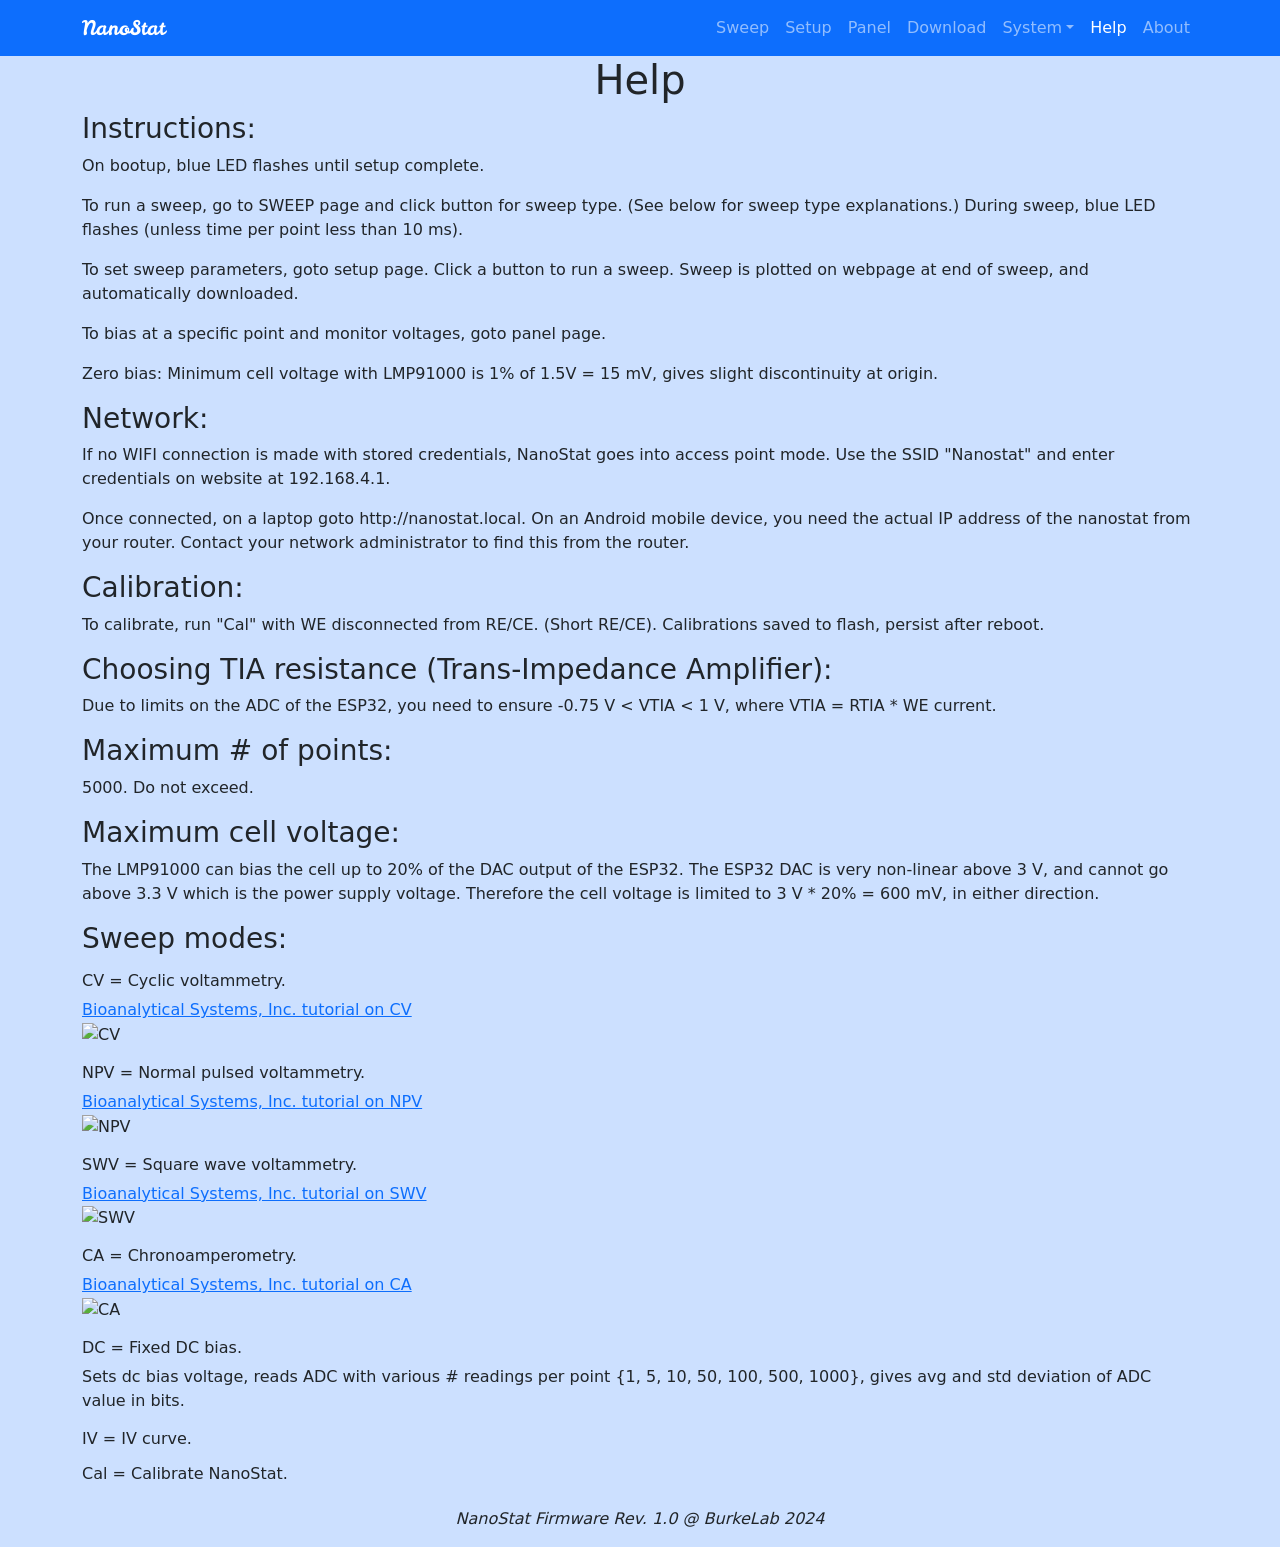
==== data/help.html @ 9f60aa20 "初始提交：主机固件 + 网页 + 从机固件 + 设计文档" ====
<!DOCTYPE html>
<html lang="en">

<head>
  <meta charset="UTF-8">
  <meta http-equiv="X-UA-Compatible" content="IE=edge">
  <meta name="viewport" content="width=device-width, initial-scale=1.0">
  <title>NanoStat
  </title>
  <!-- Bootstrap CSS -->
  <link href="https://cdn.jsdelivr.net/npm/bootstrap@5.0.0-beta3/dist/css/bootstrap.min.css" rel="stylesheet"
    integrity="sha384-eOJMYsd53ii+scO/bJGFsiCZc+5NDVN2yr8+0RDqr0Ql0h+rP48ckxlpbzKgwra6" crossorigin="anonymous">
  <script src='https://cdn.jsdelivr.net/npm/chart.js@3.1.1/dist/chart.min.js'></script>
  <script src="https://cdn.plot.ly/plotly-latest.min.js"></script>
  <!-- <link rel="stylesheet" href="menubarstyle.css"> -->
  <!-- <link rel="stylesheet" href="CSS-Reset.css"> -->
  <!-- Google font: -->
  <link rel="preconnect" href="https://fonts.gstatic.com">
  <link href="https://fonts.googleapis.com/css2?family=Leckerli+One&display=swap" rel="stylesheet">
  <!-- MDB Bootstrap CSS -->
  <!-- Font Awesome -->
  <link href="https://cdnjs.cloudflare.com/ajax/libs/font-awesome/5.15.1/css/all.min.css" rel="stylesheet" />
  <!-- Google Fonts -->
  <link href="https://fonts.googleapis.com/css?family=Roboto:300,400,500,700&display=swap" rel="stylesheet" />
  <!-- MDB -->
  <!-- <link href="https://cdnjs.cloudflare.com/ajax/libs/mdb-ui-kit/3.3.0/mdb.min.css" rel="stylesheet" /> -->
  <!-- Custom style: -->
  <link rel="stylesheet" href="nanostatstyle.css">
</head>


<!-- <body style="background-color: lightblue;"> -->

<body>

  <!-- Navigation bar -->
  <nav class="navbar navbar-expand-md navbar-dark bg-primary">
    <div class="container">
      <!-- <nav class="navbar navbar-expand-md navbar-light"> -->
      <!-- Brand icon: -->
      <a href="#" class="navbar-brand" style="font-family: 'Leckerli One', cursive;">NanoStat</a>
      <!-- Hamburger button: -->
      <button class="navbar-toggler" type="button" data-bs-toggle="collapse" data-bs-target="#toggleMobileMenu"
        aria-controls="toggleMobileMenu" aria-expanded="false" aria-table="Toggle navigation">
        <span class="navbar-toggler-icon"></span>
      </button>
      <!-- Menu items: -->
      <div class="collapse navbar-collapse" id="toggleMobileMenu">
        <ul class="navbar-nav ms-auto text-center">
          <li>
            <a class="nav-link" href="index.html">Sweep</a>
          </li>
          <li>
            <a class="nav-link" href="setup.html">Setup</a>
          </li>
          <li>
            <a class="nav-link" href="panel.html">Panel</a>
          </li>
          <li>
            <a class="nav-link" href="download.html">Download</a>
          </li>

          <li class="nav-item dropdown">
            <a href="#" class="nav-link dropdown-toggle" id="navbarDropdown" role="button" data-bs-toggle="dropdown"
              aria-expanded="false">System</a>
            <ul class="dropdown-menu" aria-labeledby="navbarDropdown">
              <li><a href="files.html" class="dropdown-item">Files</a></li>
              <li><a href="wifi.html" class="dropdown-item">Wifi</a></li>
              <li><a href="firmware.html" class="dropdown-item">Firmware</a></li>
              <li><a href="reboot.html" class="dropdown-item">Reboot</a></li>

            </ul>

          </li>



          <li>
            <a class="nav-link active" href="help.html">Help</a>
          </li>
          <li>
            <a class="nav-link" href="about.html">About</a>
          </li>
        </ul>
      </div>
  </nav>

  <!-- #0D6EFD is color of Bootstrap menubar "primary" -->
  <!-- 	hsl(216, 98%, 52%) -->

  <!-- Page title -->
  <!-- <header class="container text-center mybox1"> -->
  <header class="container text-center ">
    <h1>Help</h1>
  </header>

  <div class="container">

    <h3>Instructions:</h3>
    <p>On bootup, blue LED flashes until setup complete.</p>
    <p>To run a sweep, go to SWEEP page and click button for sweep type. (See below for sweep type explanations.) During
      sweep, blue LED flashes (unless time per point less than 10 ms).</p>
    <p>To set sweep parameters, goto setup page. Click a button to run a sweep. Sweep is plotted on webpage at end of
      sweep, and automatically downloaded.</p>
    <p>To bias at a specific point and monitor voltages, goto panel page.</p>
    <p>Zero bias: Minimum cell voltage with LMP91000 is 1% of 1.5V = 15 mV, gives slight discontinuity at origin.</p>
    <h3>Network:</h3>
    <p>If no WIFI connection is made with stored credentials, NanoStat goes into access point mode. Use the SSID
      "Nanostat" and enter credentials on website at 192.168.4.1.</p>
    <p>Once connected, on a laptop goto http://nanostat.local. On an Android mobile device, you need the actual IP
      address of the nanostat from your router. Contact your network administrator to find this from the router.</p>

    <h3>Calibration:</h3>
    <p>To calibrate, run "Cal" with WE disconnected from RE/CE. (Short RE/CE). Calibrations saved to flash, persist
      after reboot.</p>


      <h3>Choosing TIA resistance (Trans-Impedance Amplifier):</h3>
      <p>Due to limits on the ADC of the ESP32, you need to ensure -0.75 V < VTIA < 1 V, where VTIA = RTIA * WE current.</p>
  

      <h3>Maximum # of points:</h3>
      <p>5000. Do not exceed. </p>

      <h3>Maximum cell voltage:</h3>
      <p>The LMP91000 can bias the cell up to 20% of the DAC output of the ESP32. The ESP32 DAC is very non-linear above 3 V, and cannot go above 3.3 V which is the power supply voltage. Therefore the cell voltage is limited to 3 V * 20% = 600 mV, in either direction. </p>


    <h3>Sweep modes:</h3>

    <h6 class="mt-3">CV = Cyclic voltammetry.</h6>
    <a href="https://www.basinc.com/manuals/EC_epsilon/Techniques/CycVolt/cv">Bioanalytical Systems, Inc. tutorial on
      CV</a><br>
    <img class="img-fluid" src="https://www.basinc.com/assets/img/manuals/EC_epsilon/Techniques/CycVolt/cv_wave_form.gif" alt="CV">


    <h6 class="mt-3">NPV = Normal pulsed voltammetry.</h6>
    <a href="https://www.basinc.com/manuals/EC_epsilon/techniques/Pulse/pulse#normal">Bioanalytical Systems, Inc.
      tutorial on NPV</a><br>
    <img class="img-fluid" src="https://www.basinc.com/assets/img/manuals/EC_epsilon/Techniques/Pulse/npv_wave_form.gif" alt="NPV">

    <h6 class="mt-3">SWV = Square wave voltammetry.</h6>
    <a href="https://www.basinc.com/manuals/EC_epsilon/Techniques/Pulse/pulse#square">Bioanalytical Systems, Inc.
      tutorial on SWV</a><br>
    <img class="img-fluid" src="https://www.basinc.com/assets/img/manuals/EC_epsilon/Techniques/Pulse/swv_wave_form.gif" alt="SWV">

    <h6 class="mt-3">CA = Chronoamperometry.</h6>
    <a href="https://www.basinc.com/manuals/EC_epsilon/Techniques/ChronoI/ca">Bioanalytical Systems, Inc. tutorial on
      CA</a><br>
    <img class="img-fluid" src="https://www.basinc.com/assets/img/manuals/EC_epsilon/Techniques/ChronoI/ca_wave_form.gif" alt="CA">

    <h6 class="mt-3">DC = Fixed DC bias.</h6>
    <p>
      Sets dc bias voltage, reads ADC with various # readings per point {1, 5, 10, 50, 100, 500, 1000}, gives avg and
      std deviation of ADC value in bits.
    </p>

    <h6 class="mt-3"6>IV = IV curve. </h6>

    <h6 class="mt-3">Cal = Calibrate NanoStat.</h6>


  </div>


  <!-- Page footer -->
  <!-- <footer class="container text-center myfooter fs-6 fw-lighter pt-3 fst-italic"> -->
  <footer class="container text-center  fs-6 fw-lighter pt-3 fst-italic">
    <p>NanoStat Firmware Rev. 1.0 @ BurkeLab 2024</p>
  </footer>

  <!-- Bootstrap JS -->
  <script src="https://cdn.jsdelivr.net/npm/bootstrap@5.0.0-beta3/dist/js/bootstrap.bundle.min.js"
    integrity="sha384-JEW9xMcG8R+pH31jmWH6WWP0WintQrMb4s7ZOdauHnUtxwoG2vI5DkLtS3qm9Ekf"
    crossorigin="anonymous"></script>
  <!-- MDB Bootstrap JS -->
  <!-- MDB -->
  <!-- <script type="text/javascript" src="https://cdnjs.cloudflare.com/ajax/libs/mdb-ui-kit/3.3.0/mdb.min.js"></script> -->
</body>
---- data/nanostatstyle.css ----
body {
    background-color: hsl(216, 99%, 90%);
}

.mybox1 {
    border: 1px white solid;
    background-color: aquamarine;
}

.mybox2 {
    border: 1px white solid;
    background-color: lightpink;
}


.mybox3 {
    border: 1px white solid;
    background-color: lightgray;
}
.mybox5 {
    border: 1px white solid;
    background-color: beige;
}
.mybox4 {
    border: 1px white solid;
    background-color: lightslategrey;
}
.mybox6 {
    border: 1px purple solid;
    background-color: beige;
    min-height: 55px;
}
.mybox7 {
    border: 1px purple solid;
    background-color: lightsalmon;
    min-height: 55px;
}


.myfooter {
    border: 1px white solid;
    background-color: pink;
}


input[type=number] {
  width: 6.375rem;
  border-radius: 0;
  /* background-color: #3CBC8D; */
}
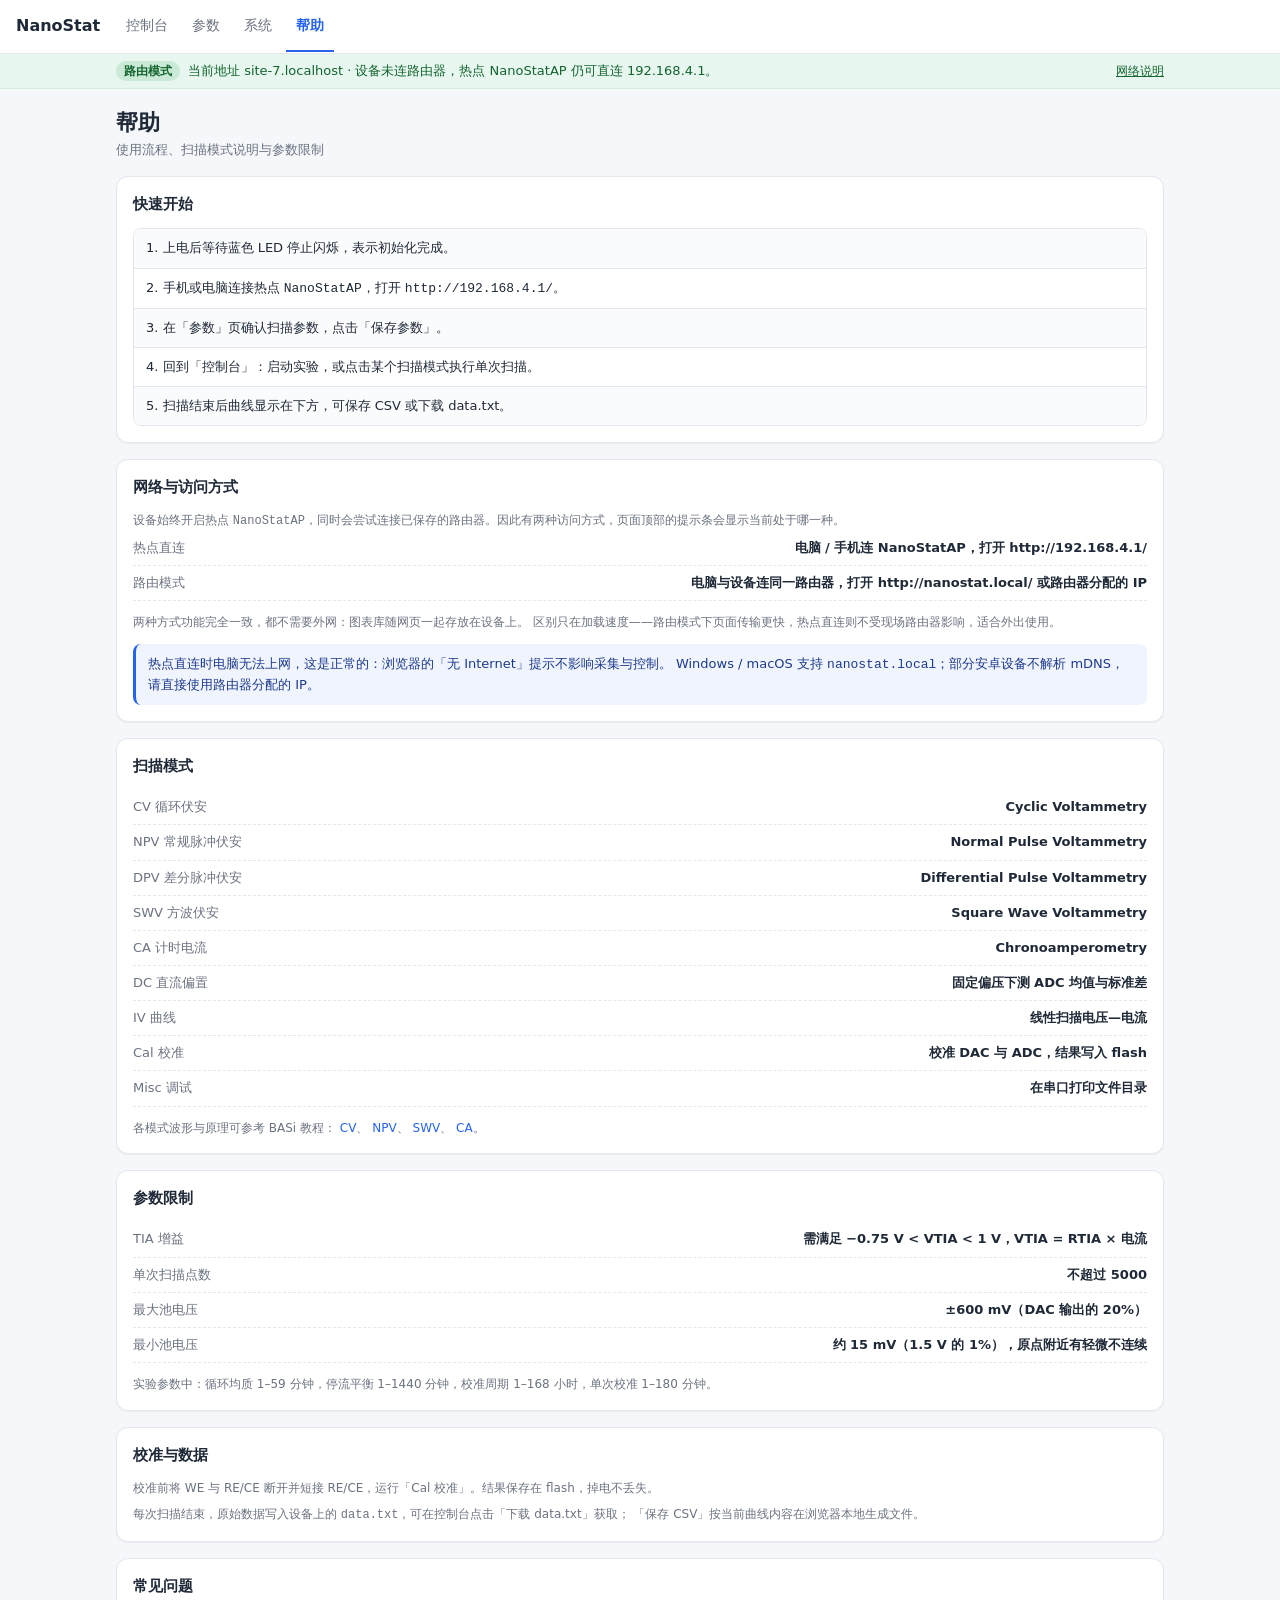
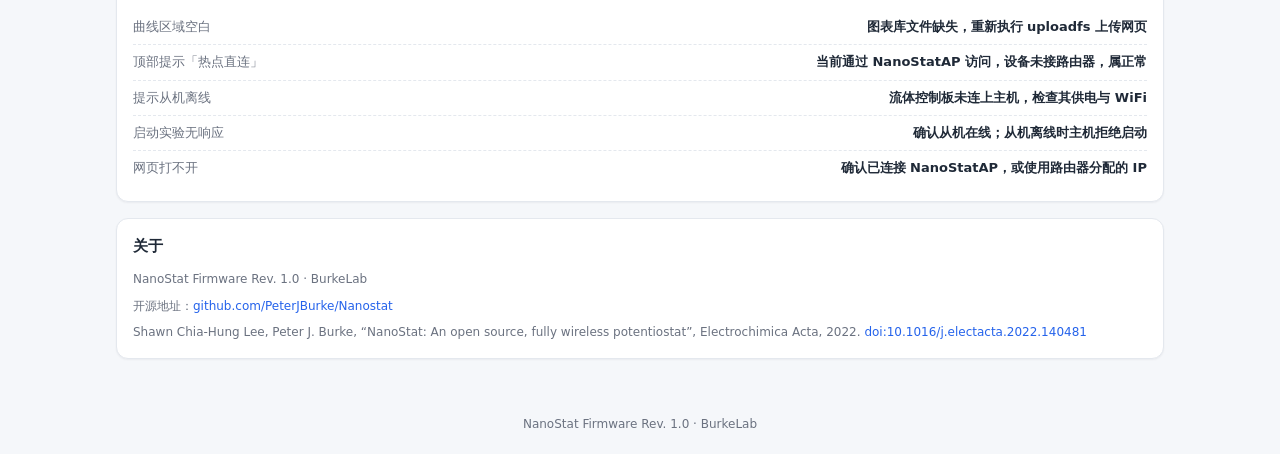
==== commit a4a61a51: "重构仓库结构：硬件资料归档至 hardware/、网页资源拆分至 data/assets、新增从机固件与设计文档" ====
--- a/data/help.html
+++ b/data/help.html
@@ -1,179 +1,137 @@
 <!DOCTYPE html>
-<html lang="en">
+<html lang="zh-CN">
 
 <head>
   <meta charset="UTF-8">
-  <meta http-equiv="X-UA-Compatible" content="IE=edge">
   <meta name="viewport" content="width=device-width, initial-scale=1.0">
-  <title>NanoStat
-  </title>
-  <!-- Bootstrap CSS -->
-  <link href="https://cdn.jsdelivr.net/npm/bootstrap@5.0.0-beta3/dist/css/bootstrap.min.css" rel="stylesheet"
-    integrity="sha384-eOJMYsd53ii+scO/bJGFsiCZc+5NDVN2yr8+0RDqr0Ql0h+rP48ckxlpbzKgwra6" crossorigin="anonymous">
-  <script src='https://cdn.jsdelivr.net/npm/chart.js@3.1.1/dist/chart.min.js'></script>
-  <script src="https://cdn.plot.ly/plotly-latest.min.js"></script>
-  <!-- <link rel="stylesheet" href="menubarstyle.css"> -->
-  <!-- <link rel="stylesheet" href="CSS-Reset.css"> -->
-  <!-- Google font: -->
-  <link rel="preconnect" href="https://fonts.gstatic.com">
-  <link href="https://fonts.googleapis.com/css2?family=Leckerli+One&display=swap" rel="stylesheet">
-  <!-- MDB Bootstrap CSS -->
-  <!-- Font Awesome -->
-  <link href="https://cdnjs.cloudflare.com/ajax/libs/font-awesome/5.15.1/css/all.min.css" rel="stylesheet" />
-  <!-- Google Fonts -->
-  <link href="https://fonts.googleapis.com/css?family=Roboto:300,400,500,700&display=swap" rel="stylesheet" />
-  <!-- MDB -->
-  <!-- <link href="https://cdnjs.cloudflare.com/ajax/libs/mdb-ui-kit/3.3.0/mdb.min.css" rel="stylesheet" /> -->
-  <!-- Custom style: -->
-  <link rel="stylesheet" href="nanostatstyle.css">
+  <title>NanoStat · 帮助</title>
+  <link rel="stylesheet" href="assets/app.css">
 </head>
 
-
-<!-- <body style="background-color: lightblue;"> -->
-
-<body>
-
-  <!-- Navigation bar -->
-  <nav class="navbar navbar-expand-md navbar-dark bg-primary">
-    <div class="container">
-      <!-- <nav class="navbar navbar-expand-md navbar-light"> -->
-      <!-- Brand icon: -->
-      <a href="#" class="navbar-brand" style="font-family: 'Leckerli One', cursive;">NanoStat</a>
-      <!-- Hamburger button: -->
-      <button class="navbar-toggler" type="button" data-bs-toggle="collapse" data-bs-target="#toggleMobileMenu"
-        aria-controls="toggleMobileMenu" aria-expanded="false" aria-table="Toggle navigation">
-        <span class="navbar-toggler-icon"></span>
-      </button>
-      <!-- Menu items: -->
-      <div class="collapse navbar-collapse" id="toggleMobileMenu">
-        <ul class="navbar-nav ms-auto text-center">
-          <li>
-            <a class="nav-link" href="index.html">Sweep</a>
-          </li>
-          <li>
-            <a class="nav-link" href="setup.html">Setup</a>
-          </li>
-          <li>
-            <a class="nav-link" href="panel.html">Panel</a>
-          </li>
-          <li>
-            <a class="nav-link" href="download.html">Download</a>
-          </li>
-
-          <li class="nav-item dropdown">
-            <a href="#" class="nav-link dropdown-toggle" id="navbarDropdown" role="button" data-bs-toggle="dropdown"
-              aria-expanded="false">System</a>
-            <ul class="dropdown-menu" aria-labeledby="navbarDropdown">
-              <li><a href="files.html" class="dropdown-item">Files</a></li>
-              <li><a href="wifi.html" class="dropdown-item">Wifi</a></li>
-              <li><a href="firmware.html" class="dropdown-item">Firmware</a></li>
-              <li><a href="reboot.html" class="dropdown-item">Reboot</a></li>
-
-            </ul>
-
-          </li>
-
-
-
-          <li>
-            <a class="nav-link active" href="help.html">Help</a>
-          </li>
-          <li>
-            <a class="nav-link" href="about.html">About</a>
-          </li>
-        </ul>
-      </div>
+<body data-page="help">
+  <nav class="nav">
+    <span class="nav__brand">NanoStat</span>
+    <a class="nav__link" href="index.html">控制台</a>
+    <a class="nav__link" href="setup.html">参数</a>
+    <a class="nav__link" href="system.html">系统</a>
+    <a class="nav__link is-active" href="help.html">帮助</a>
   </nav>
 
-  <!-- #0D6EFD is color of Bootstrap menubar "primary" -->
-  <!-- 	hsl(216, 98%, 52%) -->
+  <main class="page">
+    <header class="page__head">
+      <h1>帮助</h1>
+      <p class="page__sub">使用流程、扫描模式说明与参数限制</p>
+    </header>
 
-  <!-- Page title -->
-  <!-- <header class="container text-center mybox1"> -->
-  <header class="container text-center ">
-    <h1>Help</h1>
-  </header>
+    <div class="stack">
+      <section class="card">
+        <div class="card__head">
+          <h2>快速开始</h2>
+        </div>
+        <ol class="list">
+          <li class="list__item"><span>1. 上电后等待蓝色 LED 停止闪烁，表示初始化完成。</span></li>
+          <li class="list__item"><span>2. 手机或电脑连接热点 <span class="mono">NanoStatAP</span>，打开 <span class="mono">http://192.168.4.1/</span>。</span></li>
+          <li class="list__item"><span>3. 在「参数」页确认扫描参数，点击「保存参数」。</span></li>
+          <li class="list__item"><span>4. 回到「控制台」：启动实验，或点击某个扫描模式执行单次扫描。</span></li>
+          <li class="list__item"><span>5. 扫描结束后曲线显示在下方，可保存 CSV 或下载 data.txt。</span></li>
+        </ol>
+      </section>
 
-  <div class="container">
+      <section class="card" id="network">
+        <div class="card__head">
+          <h2>网络与访问方式</h2>
+        </div>
+        <p class="card__sub">
+          设备始终开启热点 <span class="mono">NanoStatAP</span>，同时会尝试连接已保存的路由器。因此有两种访问方式，页面顶部的提示条会显示当前处于哪一种。
+        </p>
+        <div class="kv"><span class="kv__k">热点直连</span><span class="kv__v">电脑 / 手机连 NanoStatAP，打开 http://192.168.4.1/</span></div>
+        <div class="kv"><span class="kv__k">路由模式</span><span class="kv__v">电脑与设备连同一路由器，打开 http://nanostat.local/ 或路由器分配的 IP</span></div>
+        <p class="card__sub mt-12">
+          两种方式功能完全一致，都不需要外网：图表库随网页一起存放在设备上。
+          区别只在加载速度——路由模式下页面传输更快，热点直连则不受现场路由器影响，适合外出使用。
+        </p>
+        <p class="hint mt-12">
+          热点直连时电脑无法上网，这是正常的：浏览器的「无 Internet」提示不影响采集与控制。
+          Windows / macOS 支持 <span class="mono">nanostat.local</span>；部分安卓设备不解析 mDNS，请直接使用路由器分配的 IP。
+        </p>
+      </section>
 
-    <h3>Instructions:</h3>
-    <p>On bootup, blue LED flashes until setup complete.</p>
-    <p>To run a sweep, go to SWEEP page and click button for sweep type. (See below for sweep type explanations.) During
-      sweep, blue LED flashes (unless time per point less than 10 ms).</p>
-    <p>To set sweep parameters, goto setup page. Click a button to run a sweep. Sweep is plotted on webpage at end of
-      sweep, and automatically downloaded.</p>
-    <p>To bias at a specific point and monitor voltages, goto panel page.</p>
-    <p>Zero bias: Minimum cell voltage with LMP91000 is 1% of 1.5V = 15 mV, gives slight discontinuity at origin.</p>
-    <h3>Network:</h3>
-    <p>If no WIFI connection is made with stored credentials, NanoStat goes into access point mode. Use the SSID
-      "Nanostat" and enter credentials on website at 192.168.4.1.</p>
-    <p>Once connected, on a laptop goto http://nanostat.local. On an Android mobile device, you need the actual IP
-      address of the nanostat from your router. Contact your network administrator to find this from the router.</p>
+      <section class="card">
+        <div class="card__head">
+          <h2>扫描模式</h2>
+        </div>
+        <div class="kv"><span class="kv__k">CV 循环伏安</span><span class="kv__v">Cyclic Voltammetry</span></div>
+        <div class="kv"><span class="kv__k">NPV 常规脉冲伏安</span><span class="kv__v">Normal Pulse Voltammetry</span></div>
+        <div class="kv"><span class="kv__k">DPV 差分脉冲伏安</span><span class="kv__v">Differential Pulse Voltammetry</span></div>
+        <div class="kv"><span class="kv__k">SWV 方波伏安</span><span class="kv__v">Square Wave Voltammetry</span></div>
+        <div class="kv"><span class="kv__k">CA 计时电流</span><span class="kv__v">Chronoamperometry</span></div>
+        <div class="kv"><span class="kv__k">DC 直流偏置</span><span class="kv__v">固定偏压下测 ADC 均值与标准差</span></div>
+        <div class="kv"><span class="kv__k">IV 曲线</span><span class="kv__v">线性扫描电压—电流</span></div>
+        <div class="kv"><span class="kv__k">Cal 校准</span><span class="kv__v">校准 DAC 与 ADC，结果写入 flash</span></div>
+        <div class="kv"><span class="kv__k">Misc 调试</span><span class="kv__v">在串口打印文件目录</span></div>
 
-    <h3>Calibration:</h3>
-    <p>To calibrate, run "Cal" with WE disconnected from RE/CE. (Short RE/CE). Calibrations saved to flash, persist
-      after reboot.</p>
+        <p class="card__sub mt-12">
+          各模式波形与原理可参考 BASi 教程：
+          <a href="https://www.basinc.com/manuals/EC_epsilon/Techniques/CycVolt/cv" target="_blank" rel="noreferrer">CV</a>、
+          <a href="https://www.basinc.com/manuals/EC_epsilon/techniques/Pulse/pulse#normal" target="_blank" rel="noreferrer">NPV</a>、
+          <a href="https://www.basinc.com/manuals/EC_epsilon/Techniques/Pulse/pulse#square" target="_blank" rel="noreferrer">SWV</a>、
+          <a href="https://www.basinc.com/manuals/EC_epsilon/Techniques/ChronoI/ca" target="_blank" rel="noreferrer">CA</a>。
+        </p>
+      </section>
 
+      <section class="card">
+        <div class="card__head">
+          <h2>参数限制</h2>
+        </div>
+        <div class="kv"><span class="kv__k">TIA 增益</span><span class="kv__v">需满足 −0.75 V &lt; VTIA &lt; 1 V，VTIA = RTIA × 电流</span></div>
+        <div class="kv"><span class="kv__k">单次扫描点数</span><span class="kv__v">不超过 5000</span></div>
+        <div class="kv"><span class="kv__k">最大池电压</span><span class="kv__v">±600 mV（DAC 输出的 20%）</span></div>
+        <div class="kv"><span class="kv__k">最小池电压</span><span class="kv__v">约 15 mV（1.5 V 的 1%），原点附近有轻微不连续</span></div>
+        <p class="card__sub mt-12">实验参数中：循环均质 1–59 分钟，停流平衡 1–1440 分钟，校准周期 1–168 小时，单次校准 1–180 分钟。</p>
+      </section>
 
-      <h3>Choosing TIA resistance (Trans-Impedance Amplifier):</h3>
-      <p>Due to limits on the ADC of the ESP32, you need to ensure -0.75 V < VTIA < 1 V, where VTIA = RTIA * WE current.</p>
-  
+      <section class="card">
+        <div class="card__head">
+          <h2>校准与数据</h2>
+        </div>
+        <p class="card__sub">
+          校准前将 WE 与 RE/CE 断开并短接 RE/CE，运行「Cal 校准」。结果保存在 flash，掉电不丢失。
+        </p>
+        <p class="card__sub mt-8">
+          每次扫描结束，原始数据写入设备上的 <span class="mono">data.txt</span>，可在控制台点击「下载 data.txt」获取；
+          「保存 CSV」按当前曲线内容在浏览器本地生成文件。
+        </p>
+      </section>
 
-      <h3>Maximum # of points:</h3>
-      <p>5000. Do not exceed. </p>
+      <section class="card">
+        <div class="card__head">
+          <h2>常见问题</h2>
+        </div>
+        <div class="kv"><span class="kv__k">曲线区域空白</span><span class="kv__v">图表库文件缺失，重新执行 uploadfs 上传网页</span></div>
+        <div class="kv"><span class="kv__k">顶部提示「热点直连」</span><span class="kv__v">当前通过 NanoStatAP 访问，设备未接路由器，属正常</span></div>
+        <div class="kv"><span class="kv__k">提示从机离线</span><span class="kv__v">流体控制板未连上主机，检查其供电与 WiFi</span></div>
+        <div class="kv"><span class="kv__k">启动实验无响应</span><span class="kv__v">确认从机在线；从机离线时主机拒绝启动</span></div>
+        <div class="kv"><span class="kv__k">网页打不开</span><span class="kv__v">确认已连接 NanoStatAP，或使用路由器分配的 IP</span></div>
+      </section>
 
-      <h3>Maximum cell voltage:</h3>
-      <p>The LMP91000 can bias the cell up to 20% of the DAC output of the ESP32. The ESP32 DAC is very non-linear above 3 V, and cannot go above 3.3 V which is the power supply voltage. Therefore the cell voltage is limited to 3 V * 20% = 600 mV, in either direction. </p>
+      <section class="card">
+        <div class="card__head">
+          <h2>关于</h2>
+        </div>
+        <p class="card__sub">NanoStat Firmware Rev. 1.0 · BurkeLab</p>
+        <p class="card__sub mt-8">
+          开源地址：<a href="https://github.com/PeterJBurke/Nanostat" target="_blank" rel="noreferrer">github.com/PeterJBurke/Nanostat</a>
+        </p>
+        <p class="card__sub mt-8">
+          Shawn Chia-Hung Lee, Peter J. Burke, “NanoStat: An open source, fully wireless potentiostat”,
+          Electrochimica Acta, 2022. <a href="https://doi.org/10.1016/j.electacta.2022.140481" target="_blank" rel="noreferrer">doi:10.1016/j.electacta.2022.140481</a>
+        </p>
+      </section>
+    </div>
+  </main>
 
+  <footer class="foot">NanoStat Firmware Rev. 1.0 · BurkeLab</footer>
+  <script src="assets/app.js"></script>
+</body>
 
-    <h3>Sweep modes:</h3>
-
-    <h6 class="mt-3">CV = Cyclic voltammetry.</h6>
-    <a href="https://www.basinc.com/manuals/EC_epsilon/Techniques/CycVolt/cv">Bioanalytical Systems, Inc. tutorial on
-      CV</a><br>
-    <img class="img-fluid" src="https://www.basinc.com/assets/img/manuals/EC_epsilon/Techniques/CycVolt/cv_wave_form.gif" alt="CV">
-
-
-    <h6 class="mt-3">NPV = Normal pulsed voltammetry.</h6>
-    <a href="https://www.basinc.com/manuals/EC_epsilon/techniques/Pulse/pulse#normal">Bioanalytical Systems, Inc.
-      tutorial on NPV</a><br>
-    <img class="img-fluid" src="https://www.basinc.com/assets/img/manuals/EC_epsilon/Techniques/Pulse/npv_wave_form.gif" alt="NPV">
-
-    <h6 class="mt-3">SWV = Square wave voltammetry.</h6>
-    <a href="https://www.basinc.com/manuals/EC_epsilon/Techniques/Pulse/pulse#square">Bioanalytical Systems, Inc.
-      tutorial on SWV</a><br>
-    <img class="img-fluid" src="https://www.basinc.com/assets/img/manuals/EC_epsilon/Techniques/Pulse/swv_wave_form.gif" alt="SWV">
-
-    <h6 class="mt-3">CA = Chronoamperometry.</h6>
-    <a href="https://www.basinc.com/manuals/EC_epsilon/Techniques/ChronoI/ca">Bioanalytical Systems, Inc. tutorial on
-      CA</a><br>
-    <img class="img-fluid" src="https://www.basinc.com/assets/img/manuals/EC_epsilon/Techniques/ChronoI/ca_wave_form.gif" alt="CA">
-
-    <h6 class="mt-3">DC = Fixed DC bias.</h6>
-    <p>
-      Sets dc bias voltage, reads ADC with various # readings per point {1, 5, 10, 50, 100, 500, 1000}, gives avg and
-      std deviation of ADC value in bits.
-    </p>
-
-    <h6 class="mt-3"6>IV = IV curve. </h6>
-
-    <h6 class="mt-3">Cal = Calibrate NanoStat.</h6>
-
-
-  </div>
-
-
-  <!-- Page footer -->
-  <!-- <footer class="container text-center myfooter fs-6 fw-lighter pt-3 fst-italic"> -->
-  <footer class="container text-center  fs-6 fw-lighter pt-3 fst-italic">
-    <p>NanoStat Firmware Rev. 1.0 @ BurkeLab 2024</p>
-  </footer>
-
-  <!-- Bootstrap JS -->
-  <script src="https://cdn.jsdelivr.net/npm/bootstrap@5.0.0-beta3/dist/js/bootstrap.bundle.min.js"
-    integrity="sha384-JEW9xMcG8R+pH31jmWH6WWP0WintQrMb4s7ZOdauHnUtxwoG2vI5DkLtS3qm9Ekf"
-    crossorigin="anonymous"></script>
-  <!-- MDB Bootstrap JS -->
-  <!-- MDB -->
-  <!-- <script type="text/javascript" src="https://cdnjs.cloudflare.com/ajax/libs/mdb-ui-kit/3.3.0/mdb.min.js"></script> -->
-</body>+</html>
--- a/data/assets/app.css
+++ b/data/assets/app.css
@@ -0,0 +1,662 @@
+/* =====================================================================
+   NanoStat 全站统一样式
+   分区：复位 / 设计令牌 / 布局 / 导航 / 卡片 / 控件 / 数据展示 / 页脚 / 响应式
+   规则：只用 class 选择器；颜色与圆角一律走变量；禁止内联样式
+   ===================================================================== */
+
+/* ---------- 复位 ---------- */
+*,
+*::before,
+*::after {
+  box-sizing: border-box;
+}
+
+html {
+  -webkit-text-size-adjust: 100%;
+}
+
+body {
+  margin: 0;
+}
+
+h1,
+h2,
+h3,
+h4,
+h5,
+p,
+ul,
+ol,
+dl,
+dd,
+figure {
+  margin: 0;
+}
+
+ul,
+ol {
+  padding: 0;
+  list-style: none;
+}
+
+button,
+input,
+select,
+textarea {
+  font: inherit;
+  color: inherit;
+}
+
+a {
+  color: var(--primary);
+  text-decoration: none;
+}
+
+a:hover {
+  text-decoration: underline;
+}
+
+/* ---------- 设计令牌 ---------- */
+:root {
+  --bg: #f5f7fa;
+  --surface: #ffffff;
+  --text: #1f2937;
+  --muted: #6b7280;
+  --border: #e4e8ee;
+  --primary: #2563eb;
+  --primary-dark: #1d4ed8;
+  --ok: #16a34a;
+  --warn: #d97706;
+  --danger: #dc2626;
+  --radius: 12px;
+  --radius-sm: 8px;
+  --shadow: 0 1px 2px rgba(16, 24, 40, 0.05);
+}
+
+body {
+  background: var(--bg);
+  color: var(--text);
+  font-family: system-ui, -apple-system, "Segoe UI", "Microsoft YaHei", sans-serif;
+  font-size: 14px;
+  line-height: 1.55;
+}
+
+/* ---------- 布局 ---------- */
+.page {
+  max-width: 1080px;
+  margin: 0 auto;
+  padding: 20px 16px 32px;
+}
+
+.page__head {
+  margin-bottom: 16px;
+}
+
+.page__head h1 {
+  font-size: 22px;
+  font-weight: 700;
+  line-height: 1.3;
+}
+
+.page__sub {
+  margin-top: 2px;
+  color: var(--muted);
+  font-size: 13px;
+}
+
+.stack {
+  display: grid;
+  gap: 16px;
+}
+
+.grid--2 {
+  display: grid;
+  grid-template-columns: repeat(2, minmax(0, 1fr));
+  gap: 16px;
+}
+
+.grid--3 {
+  display: grid;
+  grid-template-columns: repeat(3, minmax(0, 1fr));
+  gap: 12px;
+}
+
+.row {
+  display: flex;
+  align-items: center;
+  gap: 8px;
+  flex-wrap: wrap;
+}
+
+.row--between {
+  justify-content: space-between;
+}
+
+.hidden {
+  display: none !important;
+}
+
+.mt-8 {
+  margin-top: 8px;
+}
+
+.mt-12 {
+  margin-top: 12px;
+}
+
+.mt-16 {
+  margin-top: 16px;
+}
+
+.mb-12 {
+  margin-bottom: 12px;
+}
+
+.my-12 {
+  margin: 12px 0;
+}
+
+/* ---------- 导航 ---------- */
+.nav {
+  position: sticky;
+  top: 0;
+  z-index: 10;
+  display: flex;
+  align-items: center;
+  gap: 4px;
+  padding: 0 16px;
+  background: var(--surface);
+  border-bottom: 1px solid var(--border);
+}
+
+.nav__brand {
+  margin-right: 12px;
+  padding: 14px 0;
+  font-size: 16px;
+  font-weight: 700;
+  color: var(--text);
+  white-space: nowrap;
+}
+
+.nav__link {
+  padding: 14px 10px;
+  color: var(--muted);
+  white-space: nowrap;
+  border-bottom: 2px solid transparent;
+}
+
+.nav__link:hover {
+  color: var(--text);
+  text-decoration: none;
+}
+
+.nav__link.is-active {
+  color: var(--primary);
+  font-weight: 600;
+  border-bottom-color: var(--primary);
+}
+
+/* ---------- 网络模式提示条 ---------- */
+.netbar {
+  font-size: 13px;
+  background: #eff4ff;
+  color: #1e3a8a;
+  border-bottom: 1px solid #dbe6ff;
+}
+
+.netbar--sta {
+  background: #e7f6ee;
+  color: #14652f;
+  border-bottom-color: #d3ecdd;
+}
+
+.netbar__inner {
+  display: flex;
+  flex-wrap: wrap;
+  align-items: center;
+  gap: 8px;
+  max-width: 1080px;
+  margin: 0 auto;
+  padding: 7px 16px;
+}
+
+.netbar__tag {
+  padding: 1px 8px;
+  border-radius: 999px;
+  background: rgba(37, 99, 235, 0.12);
+  font-size: 12px;
+  font-weight: 600;
+  white-space: nowrap;
+}
+
+.netbar--sta .netbar__tag {
+  background: rgba(22, 163, 74, 0.14);
+}
+
+.netbar__text {
+  flex: 1 1 260px;
+  line-height: 1.45;
+}
+
+.netbar__link {
+  color: inherit;
+  font-size: 12px;
+  white-space: nowrap;
+  text-decoration: underline;
+}
+
+/* ---------- 卡片 ---------- */
+.card {
+  background: var(--surface);
+  border: 1px solid var(--border);
+  border-radius: var(--radius);
+  padding: 16px;
+  box-shadow: var(--shadow);
+}
+
+.card__head {
+  display: flex;
+  align-items: center;
+  justify-content: space-between;
+  gap: 12px;
+  margin-bottom: 12px;
+}
+
+.card__head h2,
+.card__head h3 {
+  font-size: 15px;
+  font-weight: 600;
+}
+
+.card__sub {
+  color: var(--muted);
+  font-size: 12px;
+}
+
+/* ---------- 徽标与圆点 ---------- */
+.badge {
+  display: inline-block;
+  padding: 2px 10px;
+  border-radius: 999px;
+  font-size: 12px;
+  font-weight: 600;
+  white-space: nowrap;
+  background: #eef1f5;
+  color: var(--muted);
+}
+
+.badge--on {
+  background: #e7f6ee;
+  color: var(--ok);
+}
+
+.badge--off {
+  background: #fdecee;
+  color: var(--danger);
+}
+
+.badge--busy {
+  background: #fff4e5;
+  color: var(--warn);
+}
+
+.dot {
+  display: inline-block;
+  width: 8px;
+  height: 8px;
+  margin-right: 6px;
+  border-radius: 50%;
+  background: #cbd5e1;
+}
+
+.dot.is-on {
+  background: var(--ok);
+  box-shadow: 0 0 0 3px rgba(22, 163, 74, 0.14);
+}
+
+/* ---------- 按钮 ---------- */
+.btn {
+  display: inline-flex;
+  align-items: center;
+  justify-content: center;
+  min-height: 36px;
+  padding: 7px 16px;
+  border: 1px solid var(--border);
+  border-radius: var(--radius-sm);
+  background: var(--surface);
+  color: var(--text);
+  font-size: 14px;
+  cursor: pointer;
+  transition: background 0.15s, border-color 0.15s;
+}
+
+.btn:hover {
+  text-decoration: none;
+  background: #f2f4f8;
+}
+
+.btn:disabled {
+  opacity: 0.55;
+  cursor: not-allowed;
+}
+
+.btn--primary {
+  border-color: var(--primary);
+  background: var(--primary);
+  color: #fff;
+}
+
+.btn--primary:hover {
+  background: var(--primary-dark);
+}
+
+.btn--ghost {
+  border-color: var(--border);
+  background: transparent;
+  color: var(--muted);
+}
+
+.btn--danger {
+  border-color: var(--danger);
+  background: var(--danger);
+  color: #fff;
+}
+
+.btn--danger:hover {
+  background: #b91c1c;
+}
+
+.btn--sm {
+  min-height: 30px;
+  padding: 4px 12px;
+  font-size: 13px;
+}
+
+/* ---------- 表单 ---------- */
+.field {
+  display: grid;
+  gap: 4px;
+}
+
+.field__label {
+  color: var(--muted);
+  font-size: 12px;
+}
+
+.field input,
+.field select,
+.field textarea {
+  width: 100%;
+  padding: 7px 10px;
+  border: 1px solid var(--border);
+  border-radius: var(--radius-sm);
+  background: var(--surface);
+}
+
+.field input:focus,
+.field select:focus,
+.field textarea:focus {
+  outline: 2px solid rgba(37, 99, 235, 0.2);
+  border-color: var(--primary);
+}
+
+.field__hint {
+  color: var(--muted);
+  font-size: 12px;
+}
+
+.choice {
+  display: flex;
+  align-items: center;
+  gap: 6px;
+  font-size: 13px;
+}
+
+.choice input {
+  width: auto;
+  margin: 0;
+}
+
+.form-actions {
+  position: sticky;
+  bottom: 0;
+  display: flex;
+  justify-content: flex-end;
+  gap: 8px;
+  margin-top: 16px;
+  padding: 12px 0;
+  background: linear-gradient(rgba(245, 247, 250, 0), var(--bg) 30%);
+}
+
+/* ---------- 折叠分组（原生 details） ---------- */
+.group {
+  background: var(--surface);
+  border: 1px solid var(--border);
+  border-radius: var(--radius);
+  box-shadow: var(--shadow);
+}
+
+.group + .group {
+  margin-top: 12px;
+}
+
+.group > summary {
+  padding: 12px 16px;
+  font-weight: 600;
+  cursor: pointer;
+  list-style: none;
+}
+
+.group > summary::-webkit-details-marker {
+  display: none;
+}
+
+.group > summary::after {
+  content: "展开";
+  float: right;
+  color: var(--muted);
+  font-size: 12px;
+  font-weight: 400;
+}
+
+.group[open] > summary::after {
+  content: "收起";
+}
+
+.group__body {
+  display: grid;
+  gap: 12px;
+  padding: 0 16px 16px;
+}
+
+/* ---------- 数据展示 ---------- */
+.stat {
+  padding: 10px 12px;
+  border-radius: var(--radius-sm);
+  background: var(--bg);
+}
+
+.stat__k {
+  color: var(--muted);
+  font-size: 12px;
+}
+
+.stat__v {
+  margin-top: 2px;
+  font-size: 18px;
+  font-weight: 700;
+  line-height: 1.3;
+  word-break: break-all;
+}
+
+.kv {
+  display: flex;
+  justify-content: space-between;
+  gap: 12px;
+  padding: 7px 0;
+  border-bottom: 1px dashed var(--border);
+  font-size: 13px;
+}
+
+.kv:last-child {
+  border-bottom: none;
+}
+
+.kv__k {
+  color: var(--muted);
+}
+
+.kv__v {
+  font-weight: 600;
+  text-align: right;
+  font-variant-numeric: tabular-nums;
+}
+
+.device {
+  display: flex;
+  align-items: center;
+  justify-content: space-between;
+  gap: 8px;
+  padding: 7px 10px;
+  border: 1px solid var(--border);
+  border-radius: var(--radius-sm);
+  font-size: 13px;
+}
+
+/* ---------- Tab ---------- */
+.tabs {
+  display: flex;
+  gap: 4px;
+  padding: 3px;
+  margin-bottom: 10px;
+  border-radius: var(--radius-sm);
+  background: var(--bg);
+}
+
+.tabs__btn {
+  flex: 1;
+  padding: 6px 12px;
+  border: none;
+  border-radius: 6px;
+  background: transparent;
+  color: var(--muted);
+  font-size: 13px;
+  cursor: pointer;
+}
+
+.tabs__btn.is-active {
+  background: var(--surface);
+  color: var(--text);
+  font-weight: 600;
+  box-shadow: var(--shadow);
+}
+
+.tabs__panel {
+  display: none;
+}
+
+.tabs__panel.is-active {
+  display: block;
+}
+
+/* ---------- 图表 ---------- */
+.chart {
+  width: 100%;
+  height: 340px;
+}
+
+/* ---------- 列表（文件 / WiFi） ---------- */
+.list {
+  border: 1px solid var(--border);
+  border-radius: var(--radius-sm);
+  overflow: hidden;
+}
+
+.list__item {
+  display: flex;
+  align-items: center;
+  justify-content: space-between;
+  gap: 12px;
+  padding: 9px 12px;
+  font-size: 13px;
+  border-bottom: 1px solid var(--border);
+}
+
+.list__item:last-child {
+  border-bottom: none;
+}
+
+.list__item:nth-child(odd) {
+  background: #fafbfc;
+}
+
+.list__name {
+  overflow: hidden;
+  text-overflow: ellipsis;
+  white-space: nowrap;
+}
+
+/* ---------- 提示 ---------- */
+.hint {
+  padding: 10px 12px;
+  border-left: 3px solid var(--primary);
+  border-radius: var(--radius-sm);
+  background: #eff4ff;
+  color: #1e3a8a;
+  font-size: 13px;
+}
+
+.hint--warn {
+  border-left-color: var(--warn);
+  background: #fff8eb;
+  color: #7c4a03;
+}
+
+.hint--danger {
+  border-left-color: var(--danger);
+  background: #fdecee;
+  color: #8c1d24;
+}
+
+.muted {
+  color: var(--muted);
+}
+
+.mono {
+  font-family: ui-monospace, Consolas, monospace;
+  font-variant-numeric: tabular-nums;
+}
+
+/* ---------- 页脚 ---------- */
+.foot {
+  padding: 24px 16px;
+  color: var(--muted);
+  font-size: 12px;
+  text-align: center;
+}
+
+/* ---------- 响应式 ---------- */
+@media (max-width: 820px) {
+  .grid--2,
+  .grid--3 {
+    grid-template-columns: 1fr;
+  }
+
+  .nav {
+    flex-wrap: wrap;
+    padding-bottom: 4px;
+  }
+
+  .nav__brand {
+    padding: 10px 0;
+  }
+
+  .nav__link {
+    padding: 8px 8px;
+    font-size: 13px;
+  }
+
+  .chart {
+    height: 280px;
+  }
+}
